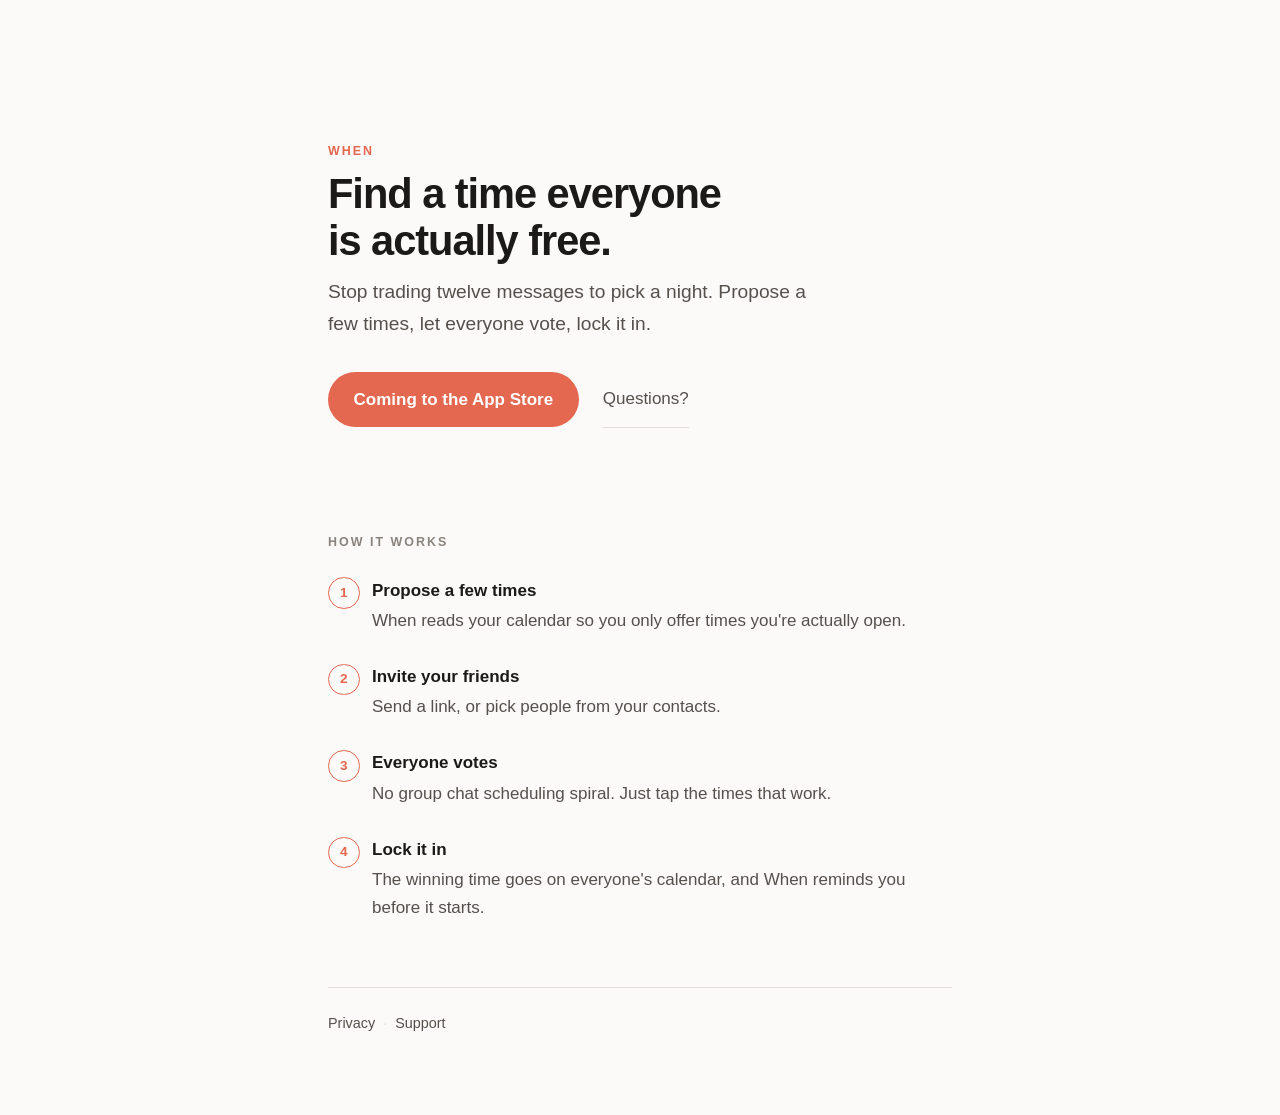
==== index.html @ d39403a4 "Add files via upload" ====
<!DOCTYPE html>
<html lang="en">
<head>
<meta charset="utf-8">
<meta name="viewport" content="width=device-width, initial-scale=1">
<title>When — Plans with Friends</title>
<meta name="description" content="When helps you and your friends find a time everyone is actually free.">
<meta property="og:title" content="When — Plans with Friends">
<meta property="og:description" content="Find a time everyone is actually free.">
<meta property="og:type" content="website">
<meta property="og:url" content="https://when.social/">
<link rel="stylesheet" href="/style.css">
<style>
  .hero { padding: 5rem 0 1rem; }
  .hero h1 { font-size: 2.6rem; }
  .tagline { font-size: 1.2rem; color: var(--ink-soft); margin: 0 0 2rem; max-width: 30rem; }
  .actions { display: flex; gap: 1.5rem; align-items: center; flex-wrap: wrap; margin-bottom: 1rem; }
  .how { margin-top: 4.5rem; }
  .how h2 { border: none; padding-top: 0; font-size: 0.78rem; letter-spacing: 0.16em; text-transform: uppercase; color: var(--ink-faint); }
  .steps { list-style: none; padding: 0; margin: 1.5rem 0 0; counter-reset: s; }
  .steps li {
    counter-increment: s;
    padding-left: 2.75rem;
    position: relative;
    margin-bottom: 1.75rem;
  }
  .steps li::before {
    content: counter(s);
    position: absolute;
    left: 0; top: 0.05rem;
    width: 1.85rem; height: 1.85rem;
    border-radius: 50%;
    border: 1.5px solid var(--coral);
    color: var(--coral);
    font-size: 0.85rem; font-weight: 600;
    display: flex; align-items: center; justify-content: center;
  }
  .steps strong { display: block; color: var(--ink); margin-bottom: 0.15rem; }
  @media (max-width: 480px) { .hero { padding: 3rem 0 1rem; } .hero h1 { font-size: 2.1rem; } }
</style>
</head>
<body>
<div class="wrap">

  <section class="hero">
    <span class="mark">When</span>
    <h1>Find a time everyone<br>is actually free.</h1>
    <p class="tagline">Stop trading twelve messages to pick a night. Propose a few times, let everyone vote, lock it in.</p>
    <div class="actions">
      <a class="btn" href="#">Coming to the App Store</a>
      <a class="btn-quiet" href="/support">Questions?</a>
    </div>
  </section>

  <section class="how">
    <h2>How it works</h2>
    <ol class="steps">
      <li><strong>Propose a few times</strong>When reads your calendar so you only offer times you're actually open.</li>
      <li><strong>Invite your friends</strong>Send a link, or pick people from your contacts.</li>
      <li><strong>Everyone votes</strong>No group chat scheduling spiral. Just tap the times that work.</li>
      <li><strong>Lock it in</strong>The winning time goes on everyone's calendar, and When reminds you before it starts.</li>
    </ol>
  </section>

  <footer>
    <a href="/privacy">Privacy</a><span class="sep">·</span><a href="/support">Support</a>
  </footer>

</div>
</body>
</html>
---- style.css ----
:root {
  --ink: #1C1A19;
  --ink-soft: #55504C;
  --ink-faint: #8A837D;
  --rule: #E2DDD7;
  --paper: #FBFAF8;
  --coral: #E4674F;
  --coral-deep: #C94F38;
}

* { box-sizing: border-box; }

html { -webkit-text-size-adjust: 100%; }

body {
  margin: 0;
  background: var(--paper);
  color: var(--ink);
  font-family: -apple-system, BlinkMacSystemFont, "Segoe UI", Helvetica, Arial, sans-serif;
  font-size: 17px;
  line-height: 1.65;
}

.wrap {
  max-width: 42rem;
  margin: 0 auto;
  padding: 3.5rem 1.5rem 5rem;
}

.mark {
  display: inline-block;
  font-size: 0.78rem;
  letter-spacing: 0.16em;
  text-transform: uppercase;
  color: var(--coral);
  font-weight: 600;
  text-decoration: none;
  margin-bottom: 0.6rem;
}

h1 {
  font-size: 2rem;
  line-height: 1.12;
  margin: 0 0 0.75rem;
  letter-spacing: -0.025em;
}

h2 {
  font-size: 1.15rem;
  margin: 2.75rem 0 0.75rem;
  padding-top: 1.25rem;
  border-top: 1px solid var(--rule);
  letter-spacing: -0.01em;
}

h3 { font-size: 1rem; margin: 1.75rem 0 0.4rem; }

p, li { color: var(--ink-soft); }
p { margin: 0 0 1rem; }
ul { margin: 0 0 1rem; padding-left: 1.25rem; }
li { margin-bottom: 0.5rem; }
strong { color: var(--ink); font-weight: 600; }
a { color: var(--coral); }
a:hover { color: var(--coral-deep); }

.lede { font-size: 1.05rem; color: var(--ink); }

.dates { font-size: 0.9rem; color: var(--ink-faint); margin: 0; }

header.doc {
  border-bottom: 2px solid var(--ink);
  padding-bottom: 1.5rem;
  margin-bottom: 2.5rem;
}

.callout {
  border-left: 3px solid var(--coral);
  padding: 0.25rem 0 0.25rem 1.1rem;
  margin: 1.5rem 0;
}

.btn {
  display: inline-block;
  background: var(--coral);
  color: #fff;
  text-decoration: none;
  font-weight: 600;
  padding: 0.85rem 1.6rem;
  border-radius: 999px;
  transition: background 0.15s ease;
}
.btn:hover { background: var(--coral-deep); color: #fff; }

.btn-quiet {
  display: inline-block;
  color: var(--ink-soft);
  text-decoration: none;
  font-weight: 500;
  padding: 0.85rem 0;
  border-bottom: 1px solid var(--rule);
}
.btn-quiet:hover { color: var(--ink); border-color: var(--ink); }

footer {
  margin-top: 4rem;
  padding-top: 1.5rem;
  border-top: 1px solid var(--rule);
  font-size: 0.9rem;
  color: var(--ink-faint);
}
footer a { color: var(--ink-soft); text-decoration: none; }
footer a:hover { color: var(--coral); }
footer .sep { margin: 0 0.5rem; color: var(--rule); }

@media (max-width: 480px) {
  .wrap { padding: 2.5rem 1.25rem 4rem; }
  h1 { font-size: 1.6rem; }
}
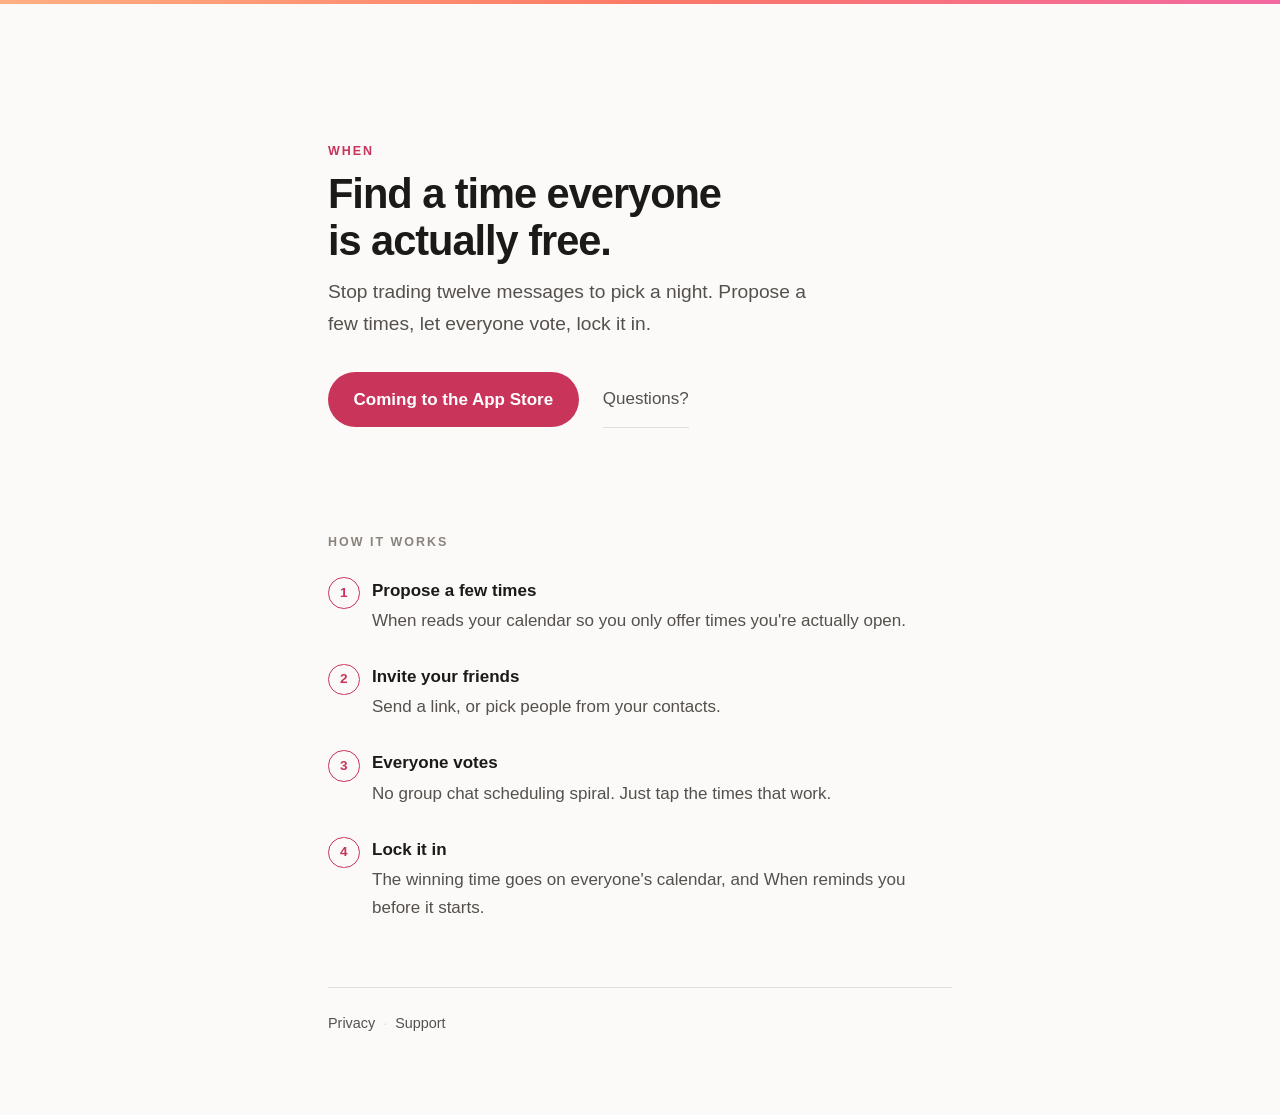
==== commit e2b447ed: "Add files via upload" ====
--- a/index.html
+++ b/index.html
@@ -5,10 +5,23 @@
 <meta name="viewport" content="width=device-width, initial-scale=1">
 <title>When — Plans with Friends</title>
 <meta name="description" content="When helps you and your friends find a time everyone is actually free.">
+<link rel="icon" href="/favicon.ico" sizes="any">
+<link rel="icon" type="image/png" sizes="32x32" href="/favicon-32.png">
+<link rel="icon" type="image/png" sizes="16x16" href="/favicon-16.png">
+<link rel="apple-touch-icon" href="/apple-touch-icon.png">
+<meta name="theme-color" content="#FB7966">
+<meta property="og:type" content="website">
+<meta property="og:site_name" content="When">
 <meta property="og:title" content="When — Plans with Friends">
 <meta property="og:description" content="Find a time everyone is actually free.">
-<meta property="og:type" content="website">
 <meta property="og:url" content="https://when.social/">
+<meta property="og:image" content="https://when.social/og-default.png">
+<meta property="og:image:width" content="1200">
+<meta property="og:image:height" content="630">
+<meta name="twitter:card" content="summary_large_image">
+<meta name="twitter:title" content="When — Plans with Friends">
+<meta name="twitter:description" content="Find a time everyone is actually free.">
+<meta name="twitter:image" content="https://when.social/og-default.png">
 <link rel="stylesheet" href="/style.css">
 <style>
   .hero { padding: 5rem 0 1rem; }
--- a/style.css
+++ b/style.css
@@ -4,11 +4,26 @@
   --ink-faint: #8A837D;
   --rule: #E2DDD7;
   --paper: #FBFAF8;
-  --coral: #E4674F;
-  --coral-deep: #C94F38;
+  /* Sampled from the app icon gradient */
+  --grad-a: #FFAF82;
+  --grad-b: #FB7966;
+  --grad-c: #F368A1;
+  /* Text-safe accent derived from the gradient's pink end (AA on paper and with white) */
+  --coral: #C9345A;
+  --coral-deep: #A82848;
 }
 
 * { box-sizing: border-box; }
+
+/* Brand rule across the top of every page */
+body::before {
+  content: "";
+  position: fixed;
+  top: 0; left: 0; right: 0;
+  height: 4px;
+  background: linear-gradient(90deg, var(--grad-a), var(--grad-b), var(--grad-c));
+  z-index: 10;
+}
 
 html { -webkit-text-size-adjust: 100%; }
 
